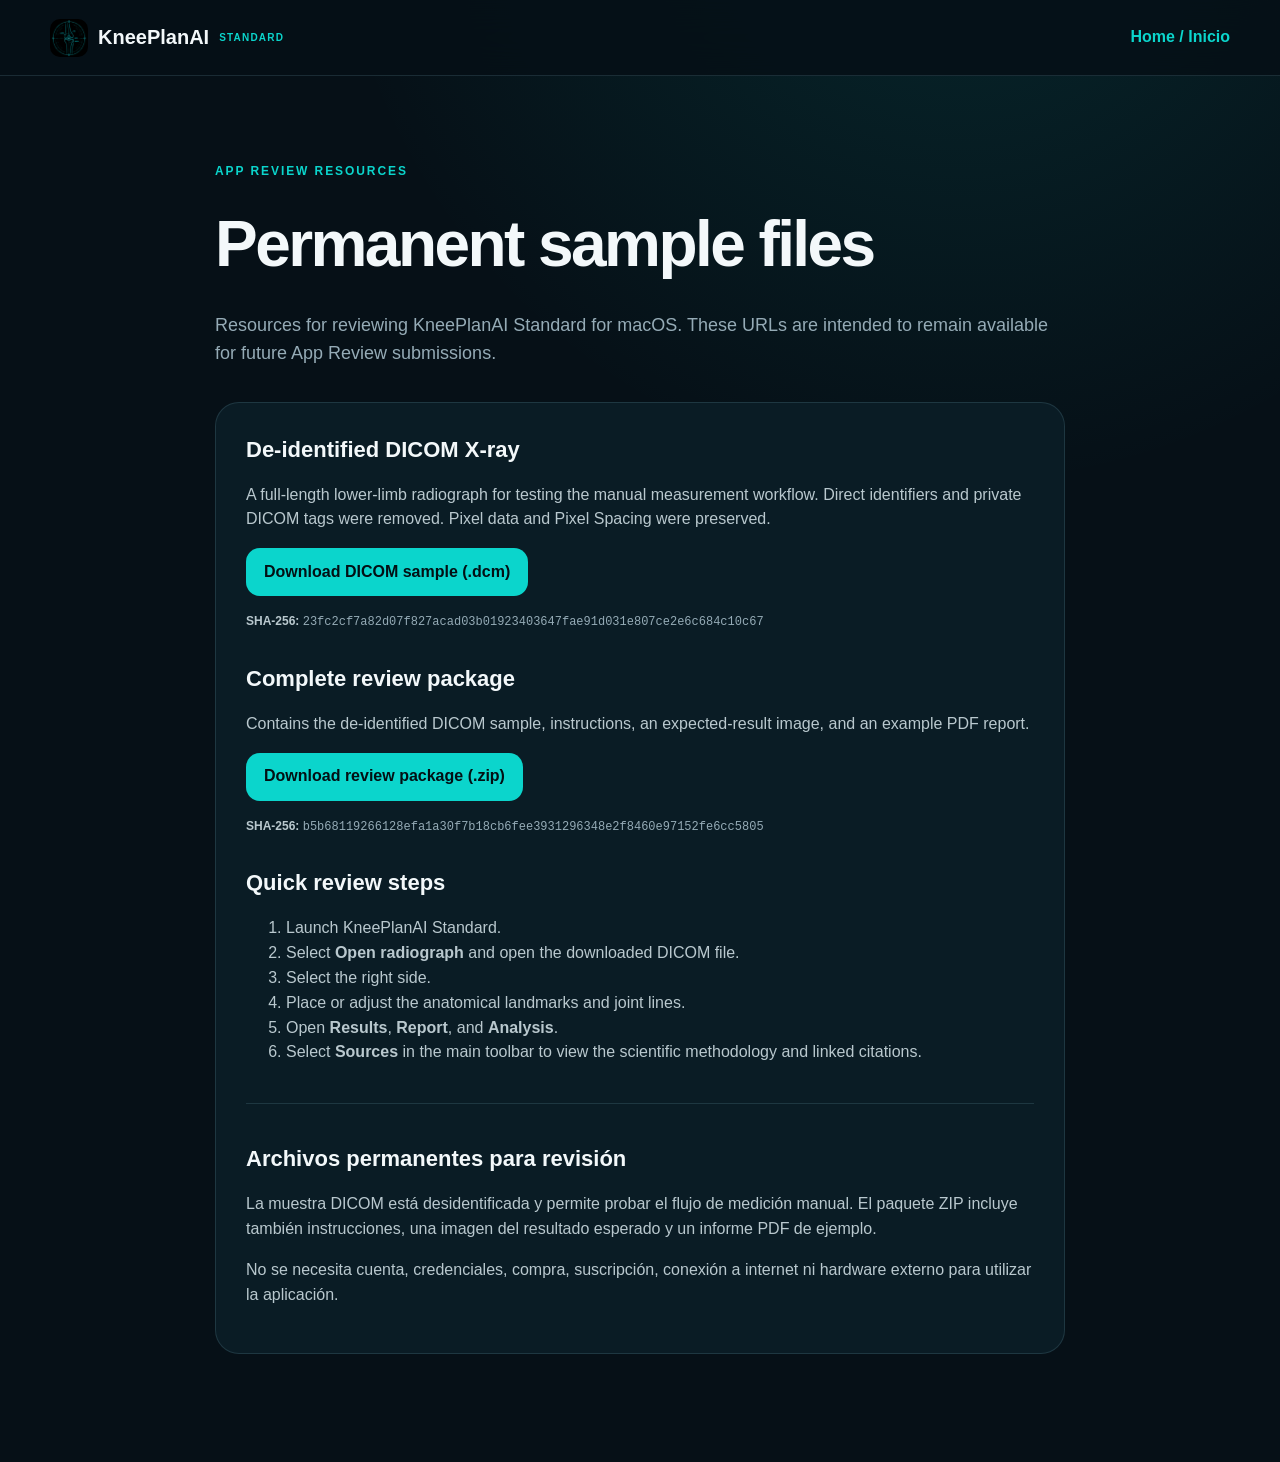
==== app-review.html @ 81d33e56 "Publish App Review resources Adds the public App Review page, support and scientific reference pages" ====
<!doctype html>
<html lang="en">
<head>
  <meta charset="utf-8" />
  <meta name="viewport" content="width=device-width, initial-scale=1" />
  <meta name="theme-color" content="#07131a" />
  <meta name="robots" content="noindex" />
  <title>App Review Resources — KneePlanAI</title>
  <link rel="icon" href="assets/kneeplanai-icon.png" />
  <link rel="stylesheet" href="styles.css" />
</head>
<body class="legal-page">
  <header class="site-header">
    <a class="brand" href="index.html"><img src="assets/kneeplanai-icon.png" alt="KneePlanAI" /><span>KneePlanAI</span><small>STANDARD</small></a>
    <a class="back-link" href="index.html">Home / Inicio</a>
  </header>
  <main class="legal-wrap">
    <div class="eyebrow">App Review Resources</div>
    <h1>Permanent sample files</h1>
    <p class="lead">Resources for reviewing KneePlanAI Standard for macOS. These URLs are intended to remain available for future App Review submissions.</p>

    <section class="legal-card">
      <h2>De-identified DICOM X-ray</h2>
      <p>A full-length lower-limb radiograph for testing the manual measurement workflow. Direct identifiers and private DICOM tags were removed. Pixel data and Pixel Spacing were preserved.</p>
      <p><a class="download-button" href="downloads/KneePlanAI_App_Review_Sample_Anonymized.dcm" download>Download DICOM sample (.dcm)</a></p>
      <p class="file-detail"><strong>SHA-256:</strong> <code>23fc2cf7a82d07f827acad03b01923403647fae91d031e807ce2e6c684c10c67</code></p>

      <h2>Complete review package</h2>
      <p>Contains the de-identified DICOM sample, instructions, an expected-result image, and an example PDF report.</p>
      <p><a class="download-button" href="downloads/KneePlanAI_App_Review_Sample_Package.zip" download>Download review package (.zip)</a></p>
      <p class="file-detail"><strong>SHA-256:</strong> <code>b5b68119266128efa1a30f7b18cb6fee3931296348e2f8460e97152fe6cc5805</code></p>

      <h2>Quick review steps</h2>
      <ol>
        <li>Launch KneePlanAI Standard.</li>
        <li>Select <strong>Open radiograph</strong> and open the downloaded DICOM file.</li>
        <li>Select the right side.</li>
        <li>Place or adjust the anatomical landmarks and joint lines.</li>
        <li>Open <strong>Results</strong>, <strong>Report</strong>, and <strong>Analysis</strong>.</li>
        <li>Select <strong>Sources</strong> in the main toolbar to view the scientific methodology and linked citations.</li>
      </ol>

      <hr class="card-divider" />

      <h2>Archivos permanentes para revisión</h2>
      <p>La muestra DICOM está desidentificada y permite probar el flujo de medición manual. El paquete ZIP incluye también instrucciones, una imagen del resultado esperado y un informe PDF de ejemplo.</p>
      <p>No se necesita cuenta, credenciales, compra, suscripción, conexión a internet ni hardware externo para utilizar la aplicación.</p>
    </section>
  </main>
</body>
</html>
---- styles.css ----
:root {
  --bg: #061017;
  --panel: #0a1c25;
  --panel-2: #0d2430;
  --line: rgba(139, 194, 211, 0.16);
  --text: #f3f8fa;
  --muted: #95abb6;
  --teal: #0bd5cc;
  --teal-soft: rgba(11, 213, 204, 0.12);
  --white: #ffffff;
  --max: 1180px;
  --radius: 24px;
}

* { box-sizing: border-box; }
html { scroll-behavior: smooth; }
body {
  margin: 0;
  background:
    radial-gradient(circle at 75% -10%, rgba(11,213,204,.12), transparent 34%),
    var(--bg);
  color: var(--text);
  font-family: Inter, ui-sans-serif, -apple-system, BlinkMacSystemFont, "Segoe UI", sans-serif;
  line-height: 1.55;
}

a { color: inherit; text-decoration: none; }
img { max-width: 100%; display: block; }
button, a { -webkit-tap-highlight-color: transparent; }

.site-header {
  position: sticky;
  top: 0;
  z-index: 50;
  height: 76px;
  display: flex;
  align-items: center;
  gap: 28px;
  padding: 0 max(24px, calc((100vw - var(--max)) / 2));
  background: rgba(6,16,23,.86);
  border-bottom: 1px solid var(--line);
  backdrop-filter: blur(18px);
}
.brand { display: flex; align-items: center; gap: 10px; margin-right: auto; font-weight: 800; font-size: 20px; }
.brand img { width: 38px; height: 38px; border-radius: 10px; }
.brand small { color: var(--teal); font-size: 10px; letter-spacing: .12em; }
.nav-links { display: flex; gap: 26px; color: var(--muted); font-size: 14px; }
.nav-links a:hover { color: var(--text); }
.lang-toggle {
  width: 48px; height: 36px; border-radius: 12px; border: 1px solid var(--line);
  color: var(--text); background: var(--panel); font-weight: 800; cursor: pointer;
}

.section-shell { width: min(var(--max), calc(100% - 48px)); margin: 0 auto; }
.hero {
  min-height: 700px;
  display: grid;
  grid-template-columns: 0.92fr 1.08fr;
  align-items: center;
  gap: 64px;
  padding: 90px 0 70px;
}
.eyebrow { color: var(--teal); text-transform: uppercase; letter-spacing: .16em; font-size: 12px; font-weight: 800; }
.hero h1, .section-heading h2, .callout h2, .support-section h2 {
  margin: 16px 0 18px;
  letter-spacing: -.04em;
  line-height: 1.05;
}
.hero h1 { font-size: clamp(48px, 6vw, 76px); max-width: 720px; }
.hero-text { font-size: clamp(18px, 2vw, 22px); color: var(--muted); max-width: 610px; margin: 0 0 30px; }
.hero-actions { display: flex; flex-wrap: wrap; gap: 14px; align-items: center; }
.store-button, .secondary-button {
  min-height: 54px; border-radius: 16px; display: inline-flex; align-items: center; justify-content: center;
  transition: transform .2s ease, border-color .2s ease, background .2s ease;
}
.store-button:hover, .secondary-button:hover { transform: translateY(-2px); }
.store-button {
  padding: 9px 17px; display: grid; grid-template-columns: 1fr auto; column-gap: 14px;
  background: var(--white); color: #061017; min-width: 218px;
}
.store-button .store-kicker { grid-column: 1; font-size: 10px; line-height: 1.1; color: #506069; }
.store-button strong { grid-column: 1; font-size: 19px; line-height: 1.05; }
.store-button > span:last-child { grid-row: 1 / 3; grid-column: 2; align-self: center; font-size: 18px; }
.secondary-button { padding: 0 20px; border: 1px solid var(--line); background: var(--panel); color: var(--text); font-weight: 700; }
.hero-meta { margin-top: 22px; display: flex; flex-wrap: wrap; gap: 9px; color: var(--muted); font-size: 13px; }

.hero-visual { position: relative; }
.hero-visual::before {
  content: ""; position: absolute; inset: 8% 7% -2%; background: rgba(11,213,204,.16);
  filter: blur(70px); border-radius: 999px;
}
.app-window { position: relative; overflow: hidden; border: 1px solid rgba(116,204,218,.25); border-radius: 24px; background: #02090d; box-shadow: 0 30px 90px rgba(0,0,0,.42); }
.window-bar { height: 34px; padding: 0 14px; display: flex; align-items: center; gap: 7px; background: #142028; border-bottom: 1px solid rgba(255,255,255,.05); }
.window-bar i { width: 9px; height: 9px; border-radius: 50%; background: #40515a; }
.app-window img { width: 100%; aspect-ratio: 16 / 10; object-fit: cover; object-position: center; }

.trust-strip {
  width: min(var(--max), calc(100% - 48px)); margin: 0 auto;
  display: grid; grid-template-columns: repeat(4,1fr); border: 1px solid var(--line); border-radius: 20px; overflow: hidden;
  background: rgba(10,28,37,.75);
}
.trust-strip div { min-height: 86px; padding: 20px; border-right: 1px solid var(--line); display: flex; align-items: baseline; justify-content: center; gap: 10px; }
.trust-strip div:last-child { border-right: 0; }
.trust-strip strong { color: var(--teal); font-size: 19px; }
.trust-strip span { color: var(--muted); font-size: 13px; }

.section-block { padding: 120px 0 30px; }
.section-heading { max-width: 760px; margin-bottom: 44px; }
.section-heading.compact { margin-bottom: 28px; }
.section-heading h2, .callout h2, .support-section h2 { font-size: clamp(38px, 5vw, 58px); }
.section-heading p, .callout p, .support-section p { color: var(--muted); font-size: 18px; margin: 0; }

.feature-grid { display: grid; grid-template-columns: repeat(2,1fr); gap: 16px; }
.feature-card { min-height: 245px; padding: 28px; border: 1px solid var(--line); border-radius: var(--radius); background: linear-gradient(180deg, rgba(13,36,48,.92), rgba(9,25,34,.92)); }
.feature-icon { width: 44px; height: 44px; display: grid; place-items: center; border-radius: 14px; background: var(--teal-soft); color: var(--teal); font-size: 12px; font-weight: 900; }
.feature-card h3 { margin: 38px 0 10px; font-size: 24px; letter-spacing: -.02em; }
.feature-card p { margin: 0; color: var(--muted); }

.screens-grid { display: grid; grid-template-columns: repeat(12, 1fr); gap: 16px; }
.screen-card { grid-column: span 6; margin: 0; overflow: hidden; border: 1px solid var(--line); border-radius: var(--radius); background: var(--panel); }
.screen-card.report-card { grid-column: 4 / span 6; }
.screen-card img { width: 100%; aspect-ratio: 16 / 10; object-fit: cover; object-position: top center; background: #02090d; }
.screen-card.report-card img { object-fit: contain; background: #eef4f6; }
.screen-card figcaption { padding: 19px 22px 22px; display: flex; flex-direction: column; gap: 4px; }
.screen-card figcaption strong { font-size: 18px; }
.screen-card figcaption span { color: var(--muted); font-size: 14px; }

.callout, .support-section {
  margin-top: 110px; padding: 50px; display: flex; align-items: center; justify-content: space-between; gap: 36px;
  border: 1px solid var(--line); border-radius: 30px; background: linear-gradient(135deg, rgba(11,213,204,.10), rgba(13,36,48,.9));
}
.callout h2, .support-section h2 { font-size: clamp(34px, 4vw, 48px); }
.support-section { margin-bottom: 110px; background: var(--panel); }
.support-actions { display: flex; flex-direction: column; align-items: flex-end; gap: 14px; }
.text-link { color: var(--teal); font-size: 13px; }

.site-footer { padding: 44px max(24px, calc((100vw - var(--max)) / 2)) 40px; border-top: 1px solid var(--line); background: #040c11; }
.footer-brand { display: flex; align-items: center; gap: 12px; }
.footer-brand img { width: 40px; height: 40px; border-radius: 10px; }
.footer-brand div { display: flex; flex-direction: column; }
.footer-brand span { color: var(--muted); font-size: 12px; }
.footer-links { display: flex; flex-wrap: wrap; gap: 18px; margin-top: 26px; color: var(--muted); font-size: 13px; }
.footer-links a:hover { color: var(--text); }
.disclaimer { max-width: 820px; margin: 26px 0 0; color: #69808b; font-size: 12px; }

.legal-page { min-height: 100vh; }
.legal-wrap { width: min(850px, calc(100% - 48px)); margin: 0 auto; padding: 86px 0 110px; }
.legal-wrap h1 { font-size: clamp(42px, 6vw, 64px); letter-spacing: -.04em; margin: 14px 0 18px; }
.legal-wrap .lead { color: var(--muted); font-size: 18px; }
.legal-card { margin-top: 34px; padding: 30px; border: 1px solid var(--line); border-radius: 24px; background: var(--panel); }
.legal-card h2 { margin: 30px 0 8px; font-size: 22px; }
.legal-card h2:first-child { margin-top: 0; }
.legal-card p, .legal-card li { color: #b9c8ce; }
.back-link { color: var(--teal); font-weight: 700; }
.download-button {
  display: inline-flex; align-items: center; justify-content: center; min-height: 48px;
  padding: 0 18px; border-radius: 14px; background: var(--teal); color: #031014; font-weight: 800;
}
.download-button:hover { filter: brightness(1.08); transform: translateY(-1px); }
.file-detail { font-size: 12px; overflow-wrap: anywhere; }
.file-detail code { color: var(--muted); }
.card-divider { border: 0; border-top: 1px solid var(--line); margin: 38px 0; }
.references-list h2 { margin-top: 34px; }

@media (max-width: 900px) {
  .nav-links { display: none; }
  .hero { grid-template-columns: 1fr; min-height: auto; padding-top: 70px; gap: 46px; }
  .hero-copy { text-align: center; }
  .hero-text { margin-left: auto; margin-right: auto; }
  .hero-actions, .hero-meta { justify-content: center; }
  .trust-strip { grid-template-columns: repeat(2,1fr); }
  .trust-strip div:nth-child(2) { border-right: 0; }
  .trust-strip div:nth-child(-n+2) { border-bottom: 1px solid var(--line); }
  .feature-grid { grid-template-columns: 1fr; }
  .screen-card, .screen-card.report-card { grid-column: 1 / -1; }
  .callout, .support-section { flex-direction: column; align-items: flex-start; padding: 34px; }
  .support-actions { align-items: flex-start; }
}

@media (max-width: 560px) {
  .site-header { height: 68px; padding: 0 18px; }
  .brand span { font-size: 17px; }
  .brand small { display: none; }
  .section-shell, .trust-strip { width: min(100% - 28px, var(--max)); }
  .hero { padding-top: 52px; }
  .hero h1 { font-size: 43px; }
  .section-block { padding-top: 88px; }
  .trust-strip div { min-height: 74px; padding: 14px 10px; flex-direction: column; align-items: center; gap: 0; }
  .callout, .support-section { margin-top: 80px; }
}
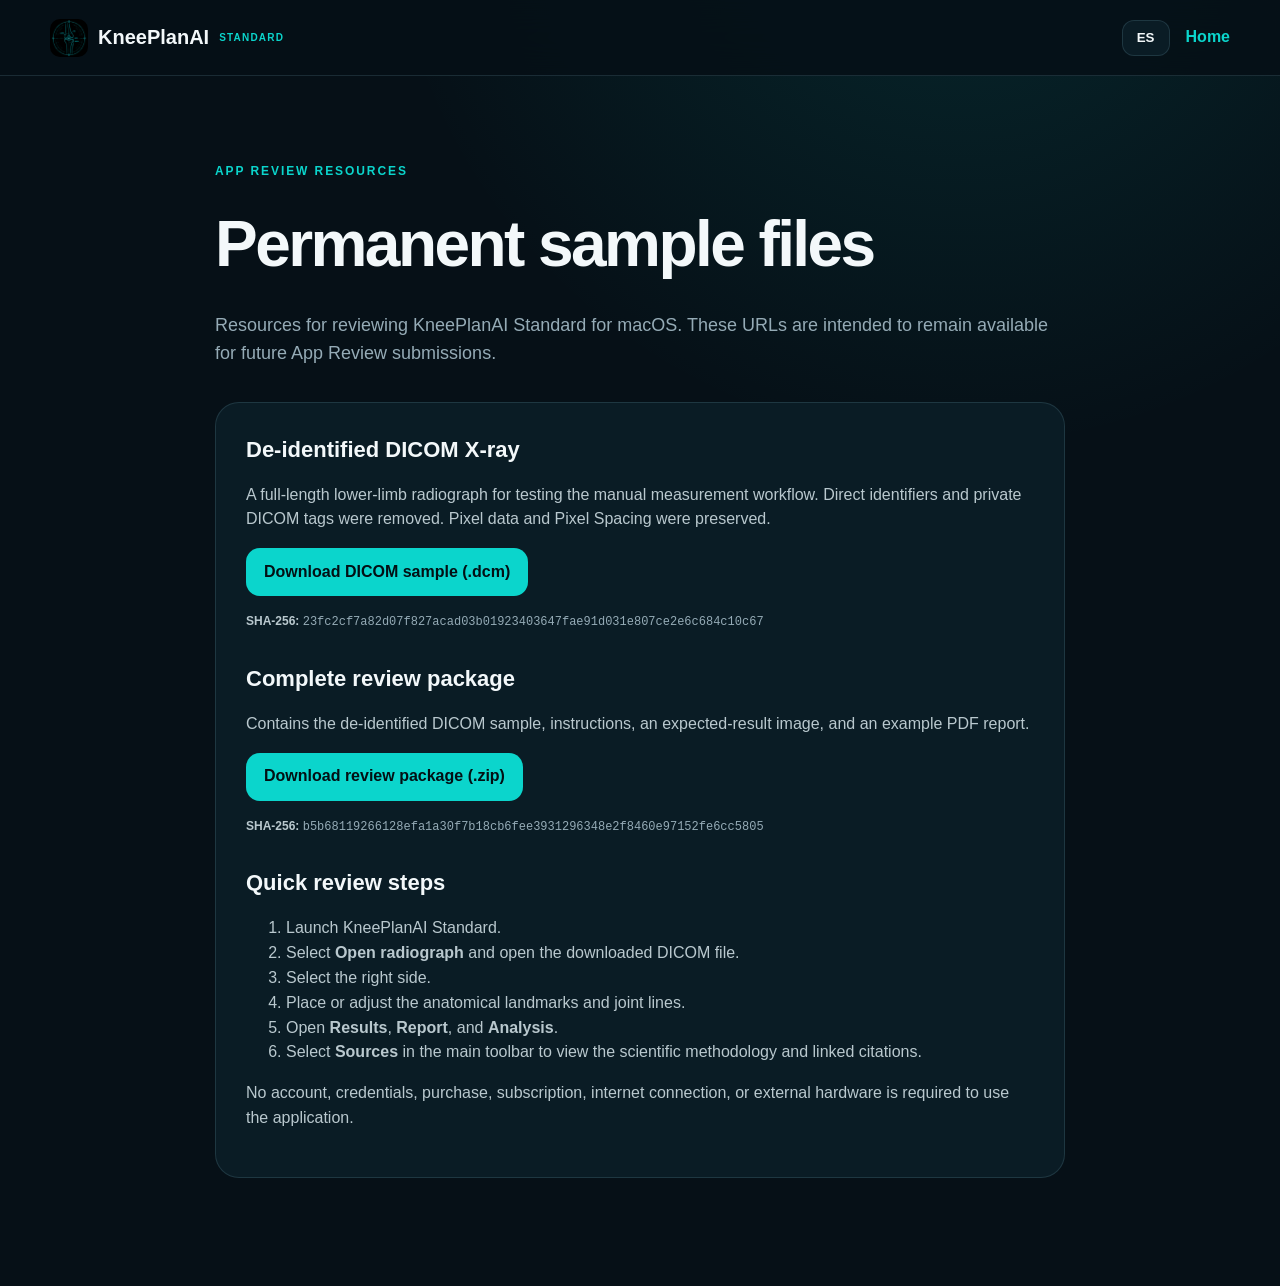
==== commit 6539948c: "Add automatic ES EN App Review localization Detects Spanish or English from the browser locale, shar" ====
--- a/app-review.html
+++ b/app-review.html
@@ -7,31 +7,41 @@
   <meta name="robots" content="noindex" />
   <title>App Review Resources — KneePlanAI</title>
   <link rel="icon" href="assets/kneeplanai-icon.png" />
-  <link rel="stylesheet" href="styles.css" />
+  <link rel="stylesheet" href="app-review.css" />
 </head>
 <body class="legal-page">
   <header class="site-header">
     <a class="brand" href="index.html"><img src="assets/kneeplanai-icon.png" alt="KneePlanAI" /><span>KneePlanAI</span><small>STANDARD</small></a>
-    <a class="back-link" href="index.html">Home / Inicio</a>
+    <div class="review-header-actions">
+      <button class="lang-toggle" id="appReviewLangToggle" type="button" aria-label="Change language">ES</button>
+      <a class="back-link" href="index.html"><span data-lang="en">Home</span><span data-lang="es">Inicio</span></a>
+    </div>
   </header>
   <main class="legal-wrap">
-    <div class="eyebrow">App Review Resources</div>
-    <h1>Permanent sample files</h1>
-    <p class="lead">Resources for reviewing KneePlanAI Standard for macOS. These URLs are intended to remain available for future App Review submissions.</p>
+    <div class="eyebrow"><span data-lang="en">App Review Resources</span><span data-lang="es">Recursos para revisión de la app</span></div>
+    <h1 data-lang="en">Permanent sample files</h1>
+    <h1 data-lang="es">Archivos de prueba permanentes</h1>
+    <p class="lead" data-lang="en">Resources for reviewing KneePlanAI Standard for macOS. These URLs are intended to remain available for future App Review submissions.</p>
+    <p class="lead" data-lang="es">Recursos para revisar KneePlanAI Standard para macOS. Estas direcciones están destinadas a permanecer disponibles para futuras revisiones en la App Store.</p>
 
     <section class="legal-card">
-      <h2>De-identified DICOM X-ray</h2>
-      <p>A full-length lower-limb radiograph for testing the manual measurement workflow. Direct identifiers and private DICOM tags were removed. Pixel data and Pixel Spacing were preserved.</p>
-      <p><a class="download-button" href="downloads/KneePlanAI_App_Review_Sample_Anonymized.dcm" download>Download DICOM sample (.dcm)</a></p>
+      <h2 data-lang="en">De-identified DICOM X-ray</h2>
+      <h2 data-lang="es">Radiografía DICOM desidentificada</h2>
+      <p data-lang="en">A full-length lower-limb radiograph for testing the manual measurement workflow. Direct identifiers and private DICOM tags were removed. Pixel data and Pixel Spacing were preserved.</p>
+      <p data-lang="es">Radiografía panorámica de miembro inferior para probar el flujo de medición manual. Se eliminaron los identificadores directos y las etiquetas DICOM privadas; se conservaron los datos de píxeles y Pixel Spacing.</p>
+      <p><a class="download-button" href="downloads/KneePlanAI_App_Review_Sample_Anonymized.dcm" download><span data-lang="en">Download DICOM sample (.dcm)</span><span data-lang="es">Descargar muestra DICOM (.dcm)</span></a></p>
       <p class="file-detail"><strong>SHA-256:</strong> <code>23fc2cf7a82d07f827acad03b01923403647fae91d031e807ce2e6c684c10c67</code></p>
 
-      <h2>Complete review package</h2>
-      <p>Contains the de-identified DICOM sample, instructions, an expected-result image, and an example PDF report.</p>
-      <p><a class="download-button" href="downloads/KneePlanAI_App_Review_Sample_Package.zip" download>Download review package (.zip)</a></p>
+      <h2 data-lang="en">Complete review package</h2>
+      <h2 data-lang="es">Paquete completo para revisión</h2>
+      <p data-lang="en">Contains the de-identified DICOM sample, instructions, an expected-result image, and an example PDF report.</p>
+      <p data-lang="es">Incluye la muestra DICOM desidentificada, instrucciones, una imagen del resultado esperado y un informe PDF de ejemplo.</p>
+      <p><a class="download-button" href="downloads/KneePlanAI_App_Review_Sample_Package.zip" download><span data-lang="en">Download review package (.zip)</span><span data-lang="es">Descargar paquete de revisión (.zip)</span></a></p>
       <p class="file-detail"><strong>SHA-256:</strong> <code>b5b68119266128efa1a30f7b18cb6fee3931296348e2f8460e97152fe6cc5805</code></p>
 
-      <h2>Quick review steps</h2>
-      <ol>
+      <h2 data-lang="en">Quick review steps</h2>
+      <h2 data-lang="es">Pasos rápidos para la revisión</h2>
+      <ol data-lang="en">
         <li>Launch KneePlanAI Standard.</li>
         <li>Select <strong>Open radiograph</strong> and open the downloaded DICOM file.</li>
         <li>Select the right side.</li>
@@ -39,13 +49,39 @@
         <li>Open <strong>Results</strong>, <strong>Report</strong>, and <strong>Analysis</strong>.</li>
         <li>Select <strong>Sources</strong> in the main toolbar to view the scientific methodology and linked citations.</li>
       </ol>
-
-      <hr class="card-divider" />
-
-      <h2>Archivos permanentes para revisión</h2>
-      <p>La muestra DICOM está desidentificada y permite probar el flujo de medición manual. El paquete ZIP incluye también instrucciones, una imagen del resultado esperado y un informe PDF de ejemplo.</p>
-      <p>No se necesita cuenta, credenciales, compra, suscripción, conexión a internet ni hardware externo para utilizar la aplicación.</p>
+      <ol data-lang="es">
+        <li>Abra KneePlanAI Standard.</li>
+        <li>Seleccione <strong>Abrir radiografía</strong> y abra el archivo DICOM descargado.</li>
+        <li>Seleccione el lado derecho.</li>
+        <li>Coloque o ajuste las referencias anatómicas y las líneas articulares.</li>
+        <li>Abra <strong>Resultados</strong>, <strong>Informe</strong> y <strong>Análisis</strong>.</li>
+        <li>Seleccione <strong>Fuentes</strong> en la barra principal para consultar la metodología científica y las referencias enlazadas.</li>
+      </ol>
+      <p data-lang="en">No account, credentials, purchase, subscription, internet connection, or external hardware is required to use the application.</p>
+      <p data-lang="es">No se necesita cuenta, credenciales, compra, suscripción, conexión a internet ni hardware externo para utilizar la aplicación.</p>
     </section>
   </main>
+  <script>
+    (() => {
+      const storageKey = 'kneeplanai-language';
+      const supported = ['es', 'en'];
+      const detected = (navigator.languages?.[0] || navigator.language || 'en').toLowerCase().startsWith('es') ? 'es' : 'en';
+      const saved = localStorage.getItem(storageKey);
+      let current = supported.includes(saved) ? saved : detected;
+      const toggle = document.getElementById('appReviewLangToggle');
+
+      const applyLanguage = (language) => {
+        current = supported.includes(language) ? language : 'en';
+        document.documentElement.lang = current;
+        document.title = current === 'es' ? 'Recursos para revisión de la app — KneePlanAI' : 'App Review Resources — KneePlanAI';
+        toggle.textContent = current === 'es' ? 'EN' : 'ES';
+        toggle.setAttribute('aria-label', current === 'es' ? 'Cambiar a inglés' : 'Switch to Spanish');
+        localStorage.setItem(storageKey, current);
+      };
+
+      toggle.addEventListener('click', () => applyLanguage(current === 'es' ? 'en' : 'es'));
+      applyLanguage(current);
+    })();
+  </script>
 </body>
 </html>
--- a/app-review.css
+++ b/app-review.css
@@ -0,0 +1,192 @@
+:root {
+  --bg: #061017;
+  --panel: #0a1c25;
+  --panel-2: #0d2430;
+  --line: rgba(139, 194, 211, 0.16);
+  --text: #f3f8fa;
+  --muted: #95abb6;
+  --teal: #0bd5cc;
+  --teal-soft: rgba(11, 213, 204, 0.12);
+  --white: #ffffff;
+  --max: 1180px;
+  --radius: 24px;
+}
+
+* { box-sizing: border-box; }
+html { scroll-behavior: smooth; }
+body {
+  margin: 0;
+  background:
+    radial-gradient(circle at 75% -10%, rgba(11,213,204,.12), transparent 34%),
+    var(--bg);
+  color: var(--text);
+  font-family: Inter, ui-sans-serif, -apple-system, BlinkMacSystemFont, "Segoe UI", sans-serif;
+  line-height: 1.55;
+}
+
+a { color: inherit; text-decoration: none; }
+img { max-width: 100%; display: block; }
+button, a { -webkit-tap-highlight-color: transparent; }
+
+.site-header {
+  position: sticky;
+  top: 0;
+  z-index: 50;
+  height: 76px;
+  display: flex;
+  align-items: center;
+  gap: 28px;
+  padding: 0 max(24px, calc((100vw - var(--max)) / 2));
+  background: rgba(6,16,23,.86);
+  border-bottom: 1px solid var(--line);
+  backdrop-filter: blur(18px);
+}
+.brand { display: flex; align-items: center; gap: 10px; margin-right: auto; font-weight: 800; font-size: 20px; }
+.brand img { width: 38px; height: 38px; border-radius: 10px; }
+.brand small { color: var(--teal); font-size: 10px; letter-spacing: .12em; }
+.nav-links { display: flex; gap: 26px; color: var(--muted); font-size: 14px; }
+.nav-links a:hover { color: var(--text); }
+.lang-toggle {
+  width: 48px; height: 36px; border-radius: 12px; border: 1px solid var(--line);
+  color: var(--text); background: var(--panel); font-weight: 800; cursor: pointer;
+}
+.review-header-actions { display: flex; align-items: center; gap: 16px; }
+html[lang="es"] [data-lang="en"], html[lang="en"] [data-lang="es"] { display: none !important; }
+
+.section-shell { width: min(var(--max), calc(100% - 48px)); margin: 0 auto; }
+.hero {
+  min-height: 700px;
+  display: grid;
+  grid-template-columns: 0.92fr 1.08fr;
+  align-items: center;
+  gap: 64px;
+  padding: 90px 0 70px;
+}
+.eyebrow { color: var(--teal); text-transform: uppercase; letter-spacing: .16em; font-size: 12px; font-weight: 800; }
+.hero h1, .section-heading h2, .callout h2, .support-section h2 {
+  margin: 16px 0 18px;
+  letter-spacing: -.04em;
+  line-height: 1.05;
+}
+.hero h1 { font-size: clamp(48px, 6vw, 76px); max-width: 720px; }
+.hero-text { font-size: clamp(18px, 2vw, 22px); color: var(--muted); max-width: 610px; margin: 0 0 30px; }
+.hero-actions { display: flex; flex-wrap: wrap; gap: 14px; align-items: center; }
+.store-button, .secondary-button {
+  min-height: 54px; border-radius: 16px; display: inline-flex; align-items: center; justify-content: center;
+  transition: transform .2s ease, border-color .2s ease, background .2s ease;
+}
+.store-button:hover, .secondary-button:hover { transform: translateY(-2px); }
+.store-button {
+  padding: 9px 17px; display: grid; grid-template-columns: 1fr auto; column-gap: 14px;
+  background: var(--white); color: #061017; min-width: 218px;
+}
+.store-button .store-kicker { grid-column: 1; font-size: 10px; line-height: 1.1; color: #506069; }
+.store-button strong { grid-column: 1; font-size: 19px; line-height: 1.05; }
+.store-button > span:last-child { grid-row: 1 / 3; grid-column: 2; align-self: center; font-size: 18px; }
+.secondary-button { padding: 0 20px; border: 1px solid var(--line); background: var(--panel); color: var(--text); font-weight: 700; }
+.hero-meta { margin-top: 22px; display: flex; flex-wrap: wrap; gap: 9px; color: var(--muted); font-size: 13px; }
+
+.hero-visual { position: relative; }
+.hero-visual::before {
+  content: ""; position: absolute; inset: 8% 7% -2%; background: rgba(11,213,204,.16);
+  filter: blur(70px); border-radius: 999px;
+}
+.app-window { position: relative; overflow: hidden; border: 1px solid rgba(116,204,218,.25); border-radius: 24px; background: #02090d; box-shadow: 0 30px 90px rgba(0,0,0,.42); }
+.window-bar { height: 34px; padding: 0 14px; display: flex; align-items: center; gap: 7px; background: #142028; border-bottom: 1px solid rgba(255,255,255,.05); }
+.window-bar i { width: 9px; height: 9px; border-radius: 50%; background: #40515a; }
+.app-window img { width: 100%; aspect-ratio: 16 / 10; object-fit: cover; object-position: center; }
+
+.trust-strip {
+  width: min(var(--max), calc(100% - 48px)); margin: 0 auto;
+  display: grid; grid-template-columns: repeat(4,1fr); border: 1px solid var(--line); border-radius: 20px; overflow: hidden;
+  background: rgba(10,28,37,.75);
+}
+.trust-strip div { min-height: 86px; padding: 20px; border-right: 1px solid var(--line); display: flex; align-items: baseline; justify-content: center; gap: 10px; }
+.trust-strip div:last-child { border-right: 0; }
+.trust-strip strong { color: var(--teal); font-size: 19px; }
+.trust-strip span { color: var(--muted); font-size: 13px; }
+
+.section-block { padding: 120px 0 30px; }
+.section-heading { max-width: 760px; margin-bottom: 44px; }
+.section-heading.compact { margin-bottom: 28px; }
+.section-heading h2, .callout h2, .support-section h2 { font-size: clamp(38px, 5vw, 58px); }
+.section-heading p, .callout p, .support-section p { color: var(--muted); font-size: 18px; margin: 0; }
+
+.feature-grid { display: grid; grid-template-columns: repeat(2,1fr); gap: 16px; }
+.feature-card { min-height: 245px; padding: 28px; border: 1px solid var(--line); border-radius: var(--radius); background: linear-gradient(180deg, rgba(13,36,48,.92), rgba(9,25,34,.92)); }
+.feature-icon { width: 44px; height: 44px; display: grid; place-items: center; border-radius: 14px; background: var(--teal-soft); color: var(--teal); font-size: 12px; font-weight: 900; }
+.feature-card h3 { margin: 38px 0 10px; font-size: 24px; letter-spacing: -.02em; }
+.feature-card p { margin: 0; color: var(--muted); }
+
+.screens-grid { display: grid; grid-template-columns: repeat(12, 1fr); gap: 16px; }
+.screen-card { grid-column: span 6; margin: 0; overflow: hidden; border: 1px solid var(--line); border-radius: var(--radius); background: var(--panel); }
+.screen-card.report-card { grid-column: 4 / span 6; }
+.screen-card img { width: 100%; aspect-ratio: 16 / 10; object-fit: cover; object-position: top center; background: #02090d; }
+.screen-card.report-card img { object-fit: contain; background: #eef4f6; }
+.screen-card figcaption { padding: 19px 22px 22px; display: flex; flex-direction: column; gap: 4px; }
+.screen-card figcaption strong { font-size: 18px; }
+.screen-card figcaption span { color: var(--muted); font-size: 14px; }
+
+.callout, .support-section {
+  margin-top: 110px; padding: 50px; display: flex; align-items: center; justify-content: space-between; gap: 36px;
+  border: 1px solid var(--line); border-radius: 30px; background: linear-gradient(135deg, rgba(11,213,204,.10), rgba(13,36,48,.9));
+}
+.callout h2, .support-section h2 { font-size: clamp(34px, 4vw, 48px); }
+.support-section { margin-bottom: 110px; background: var(--panel); }
+.support-actions { display: flex; flex-direction: column; align-items: flex-end; gap: 14px; }
+.text-link { color: var(--teal); font-size: 13px; }
+
+.site-footer { padding: 44px max(24px, calc((100vw - var(--max)) / 2)) 40px; border-top: 1px solid var(--line); background: #040c11; }
+.footer-brand { display: flex; align-items: center; gap: 12px; }
+.footer-brand img { width: 40px; height: 40px; border-radius: 10px; }
+.footer-brand div { display: flex; flex-direction: column; }
+.footer-brand span { color: var(--muted); font-size: 12px; }
+.footer-links { display: flex; flex-wrap: wrap; gap: 18px; margin-top: 26px; color: var(--muted); font-size: 13px; }
+.footer-links a:hover { color: var(--text); }
+.disclaimer { max-width: 820px; margin: 26px 0 0; color: #69808b; font-size: 12px; }
+
+.legal-page { min-height: 100vh; }
+.legal-wrap { width: min(850px, calc(100% - 48px)); margin: 0 auto; padding: 86px 0 110px; }
+.legal-wrap h1 { font-size: clamp(42px, 6vw, 64px); letter-spacing: -.04em; margin: 14px 0 18px; }
+.legal-wrap .lead { color: var(--muted); font-size: 18px; }
+.legal-card { margin-top: 34px; padding: 30px; border: 1px solid var(--line); border-radius: 24px; background: var(--panel); }
+.legal-card h2 { margin: 30px 0 8px; font-size: 22px; }
+.legal-card h2:first-child { margin-top: 0; }
+.legal-card p, .legal-card li { color: #b9c8ce; }
+.back-link { color: var(--teal); font-weight: 700; }
+.download-button {
+  display: inline-flex; align-items: center; justify-content: center; min-height: 48px;
+  padding: 0 18px; border-radius: 14px; background: var(--teal); color: #031014; font-weight: 800;
+}
+.download-button:hover { filter: brightness(1.08); transform: translateY(-1px); }
+.file-detail { font-size: 12px; overflow-wrap: anywhere; }
+.file-detail code { color: var(--muted); }
+.card-divider { border: 0; border-top: 1px solid var(--line); margin: 38px 0; }
+.references-list h2 { margin-top: 34px; }
+
+@media (max-width: 900px) {
+  .nav-links { display: none; }
+  .hero { grid-template-columns: 1fr; min-height: auto; padding-top: 70px; gap: 46px; }
+  .hero-copy { text-align: center; }
+  .hero-text { margin-left: auto; margin-right: auto; }
+  .hero-actions, .hero-meta { justify-content: center; }
+  .trust-strip { grid-template-columns: repeat(2,1fr); }
+  .trust-strip div:nth-child(2) { border-right: 0; }
+  .trust-strip div:nth-child(-n+2) { border-bottom: 1px solid var(--line); }
+  .feature-grid { grid-template-columns: 1fr; }
+  .screen-card, .screen-card.report-card { grid-column: 1 / -1; }
+  .callout, .support-section { flex-direction: column; align-items: flex-start; padding: 34px; }
+  .support-actions { align-items: flex-start; }
+}
+
+@media (max-width: 560px) {
+  .site-header { height: 68px; padding: 0 18px; }
+  .brand span { font-size: 17px; }
+  .brand small { display: none; }
+  .section-shell, .trust-strip { width: min(100% - 28px, var(--max)); }
+  .hero { padding-top: 52px; }
+  .hero h1 { font-size: 43px; }
+  .section-block { padding-top: 88px; }
+  .trust-strip div { min-height: 74px; padding: 14px 10px; flex-direction: column; align-items: center; gap: 0; }
+  .callout, .support-section { margin-top: 80px; }
+}
